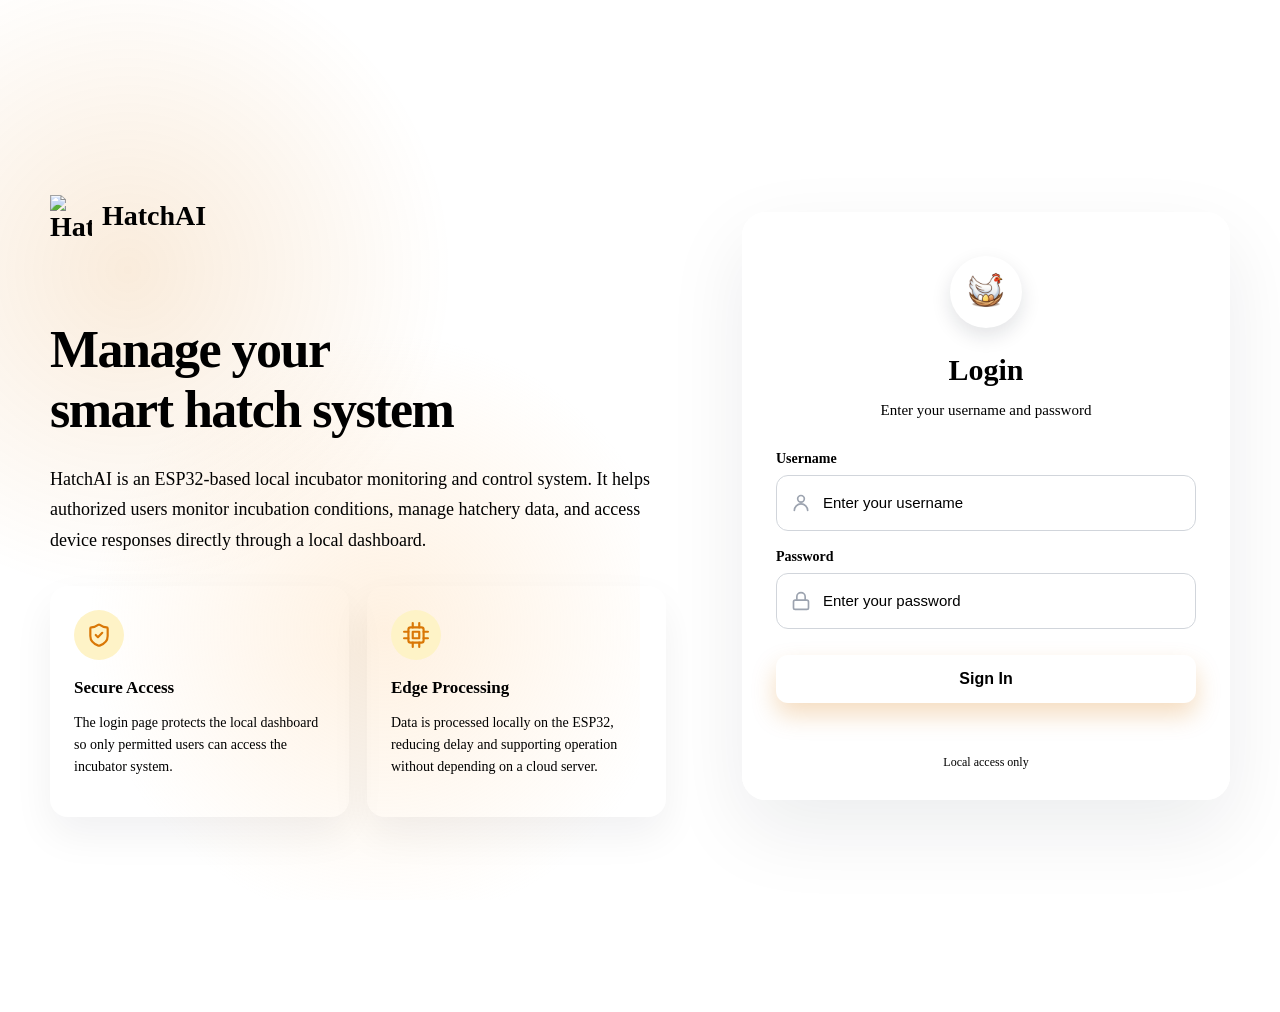
==== data/index.html @ 3c8325e2 "Initial commit" ====
<!DOCTYPE html>
<html lang="en">
<head>
  <meta charset="UTF-8" />
  <meta name="viewport" content="width=device-width, initial-scale=1.0" />

  <title>HatchAI Login</title>
  <link rel="icon" href="/assets/images/fortitle.webp" type="image/webp" />

  <link rel="stylesheet" href="css/base.css" />
  <link rel="stylesheet" href="css/login.css" />
</head>

<body>
  <main class="login-page">
    <section class="login-info">
      <div class="brand-mark">
        <img src="/assets/images/hatchai-logo.webp" alt="HatchAI Logo" />
        <span>Hatch<span>AI</span></span>
      </div>

      <h1>
        Manage your
        <span>smart hatch system</span>
      </h1>

      <p class="info-text">
        HatchAI is an ESP32-based local incubator monitoring and control system.
        It helps authorized users monitor incubation conditions, manage hatchery
        data, and access device responses directly through a local dashboard.
      </p>

      <div class="info-cards">
        <article class="info-card">
          <div class="icon-box">
            <img src="assets/icons/shield.svg" alt="" />
          </div>
          <h2>Secure Access</h2>
          <p>
            The login page protects the local dashboard so only permitted users
            can access the incubator system.
          </p>
        </article>

        <article class="info-card">
          <div class="icon-box">
            <img src="assets/icons/cpu.svg" alt="" />
          </div>
          <h2>Edge Processing</h2>
          <p>
            Data is processed locally on the ESP32, reducing delay and supporting
            operation without depending on a cloud server.
          </p>
        </article>
      </div>
    </section>

    <section class="login-card" aria-labelledby="loginTitle">
      <div class="login-logo-wrap">
        <img src="assets/images/hatchai-logo.webp" alt="HatchAI Logo" class="login-logo" />
      </div>

      <h2 id="loginTitle">Login</h2>
      <p class="login-subtitle">Enter your username and password</p>

      <form id="loginForm" class="login-form" novalidate>
        <div class="input-group">
          <label for="username">Username</label>
          <div class="input-box">
            <img src="assets/icons/user.svg" alt="" class="input-icon" />
            <input type="text" id="username" name="username" placeholder="Enter your username" autocomplete="username" required />
          </div>
        </div>

        <div class="input-group">
          <label for="password">Password</label>
          <div class="input-box">
            <img src="assets/icons/lock.svg" alt="" class="input-icon" />
            <input type="password" id="password" name="password" placeholder="Enter your password" autocomplete="current-password" required />
          </div>
        </div>

        <button type="submit" class="login-btn">Sign In</button>

        <p id="status" class="status" aria-live="polite"></p>
      </form>

      <div class="login-footer">
        Local access only
      </div>
    </section>
  </main>

  <script src="js/login.js"></script>
</body>
</html>
---- data/css/login.css ----
.login-page {
  min-height: 100vh;
  padding: 48px 24px;
  display: grid;
  grid-template-columns: 1.1fr 0.9fr;
  align-items: center;
  gap: 60px;
  max-width: 1180px;
  margin: 0 auto;
  position: relative;
}

.login-page::before {
  content: "";
  position: fixed;
  inset: 0 auto auto 0;
  width: 50%;
  height: 100%;
  background:
    radial-gradient(circle at 20% 30%, rgba(217, 119, 6, 0.14), transparent 40%),
    radial-gradient(circle at 60% 70%, rgba(254, 215, 170, 0.35), transparent 40%);
  pointer-events: none;
  z-index: -1;
}

.login-info {
  max-width: 650px;
}

.brand-mark {
  display: inline-flex;
  align-items: center;
  gap: 10px;
  margin-bottom: 40px;
  color: var(--black);
  font-size: 28px;
  font-weight: 600;
}

.brand-mark img {
  width: 42px;
  height: 42px;
  object-fit: contain;
}

.brand-mark span span {
  color: var(--orange);
}

.login-info h1 {
  font-size: 52px;
  line-height: 1.15;
  color: var(--black);
  font-weight: 600;
  letter-spacing: -1.5px;
  margin-bottom: 24px;
}

.login-info h1 span {
  display: block;
  color: var(--orange);
}

.info-text {
  max-width: 600px;
  color: var(--gray);
  font-size: 18px;
  line-height: 1.7;
  margin-bottom: 30px;
}

.info-cards {
  display: grid;
  grid-template-columns: repeat(2, 1fr);
  gap: 18px;
}

.info-card {
  padding: 24px;
  background: var(--white);
  border: 1px solid var(--border);
  border-radius: 18px;
  box-shadow: 0 18px 40px rgba(17, 24, 39, 0.06);
}

.icon-box {
  width: 50px;
  height: 50px;
  display: grid;
  place-items: center;
  background: #FEF3C7;
  border-radius: 50%;
  margin-bottom: 18px;
}

.icon-box img {
  width: 26px;
  height: 26px;
}

.info-card h2 {
  font-size: 17px;
  color: var(--black);
  margin-bottom: 10px;
  font-weight: 600;
}

.info-card p {
  color: var(--gray);
  font-size: 14px;
  line-height: 1.6;
}

.login-card {
  width: 100%;
  max-width: 420px;
  margin-left: auto;
  padding: 44px 34px 30px;
  border: 1px solid var(--border);
  border-radius: 24px;
  background: rgba(255, 255, 255, 0.96);
  box-shadow: 0 30px 80px rgba(17, 24, 39, 0.08);
}

.login-logo-wrap {
  width: 72px;
  height: 72px;
  margin: 0 auto 20px;
  display: grid;
  place-items: center;
  border-radius: 50%;
  background: var(--white);
  box-shadow: 0 8px 20px rgba(17, 24, 39, 0.12);
}

.login-logo {
  width: 48px;
  height: 48px;
  object-fit: contain;
}

.login-card h2 {
  text-align: center;
  color: var(--black);
  font-size: 30px;
  font-weight: 600;
  margin-bottom: 8px;
}

.login-subtitle {
  text-align: center;
  color: var(--gray);
  margin-bottom: 32px;
  font-size: 15px;
}

.login-form {
  width: 100%;
}

.input-group {
  margin-bottom: 18px;
}

.input-group label {
  display: block;
  margin-bottom: 8px;
  color: var(--black);
  font-size: 14px;
  font-weight: 600;
}

.input-box {
  display: flex;
  align-items: center;
  gap: 10px;
  padding: 0 14px;
  border: 1px solid #D1D5DB;
  border-radius: 12px;
  background: var(--white);
  transition: 0.2s ease;
}

.input-box:focus-within {
  border-color: var(--orange);
  box-shadow: 0 0 0 4px rgba(217, 119, 6, 0.12);
}

.input-icon {
  width: 20px;
  height: 20px;
  flex-shrink: 0;
}

.input-group input {
  width: 100%;
  height: 52px;
  border: none;
  outline: none;
  color: var(--black);
  font-size: 15px;
  background: transparent;
}

.input-group input::placeholder {
  color: var(--gray-light);
}

.login-btn {
  width: 100%;
  margin-top: 8px;
  padding: 15px;
  color: var(--white);
  background: var(--orange);
  border: none;
  border-radius: 12px;
  font-size: 16px;
  font-weight: 600;
  cursor: pointer;
  box-shadow: 0 12px 24px rgba(217, 119, 6, 0.25);
  transition: 0.2s ease;
}

.login-btn:hover {
  background: var(--dark-orange);
  transform: translateY(-1px);
}

.login-btn:disabled {
  opacity: 0.7;
  cursor: not-allowed;
  transform: none;
}

.status {
  min-height: 20px;
  margin-top: 14px;
  font-size: 14px;
  text-align: center;
}

.status.error {
  color: var(--red);
  background: var(--red-soft);
  border: 1px solid var(--red-border);
  padding: 10px;
  border-radius: 10px;
}

.status.success {
  color: var(--orange);
  background: var(--orange-soft);
  border: 1px solid var(--orange-light);
  padding: 10px;
  border-radius: 10px;
}

.login-footer {
  text-align: center;
  margin-top: 18px;
  color: var(--gray);
  font-size: 12px;
}

/* Tablet */
@media (max-width: 900px) {
  .login-page {
    grid-template-columns: 1fr;
    gap: 34px;
    padding: 34px 18px;
  }

  .login-info {
    text-align: center;
    margin: 0 auto;
  }

  .brand-mark {
    margin-bottom: 26px;
  }

  .login-info h1 {
    font-size: 38px;
  }

  .info-text {
    font-size: 16px;
  }

  .login-card {
    margin: 0 auto;
  }
}

/* Phone: hide promotional text and show login only */
@media (max-width: 768px) {
  .login-page {
    min-height: 100vh;
    display: flex;
    align-items: center;
    justify-content: center;
    padding: 24px 16px;
  }

  .login-info {
    display: none;
  }

  .login-card {
    width: 100%;
    max-width: 420px;
    margin: 0 auto;
  }

  .login-page::before {
    width: 100%;
    background:
      radial-gradient(circle at 50% 20%, rgba(217, 119, 6, 0.12), transparent 38%),
      radial-gradient(circle at 50% 90%, rgba(254, 215, 170, 0.28), transparent 42%);
  }
}

@media (max-width: 560px) {
  .login-page {
    padding: 24px 16px;
  }

  .login-card {
    padding: 34px 22px 24px;
    border-radius: 20px;
  }

  .login-logo-wrap {
    width: 66px;
    height: 66px;
  }

  .login-logo {
    width: 44px;
    height: 44px;
  }

  .login-card h2 {
    font-size: 26px;
  }

  .login-subtitle {
    font-size: 14px;
    margin-bottom: 26px;
  }

  .input-group input {
    height: 50px;
    font-size: 14px;
  }

  .login-btn {
    padding: 14px;
    font-size: 15px;
  }
}
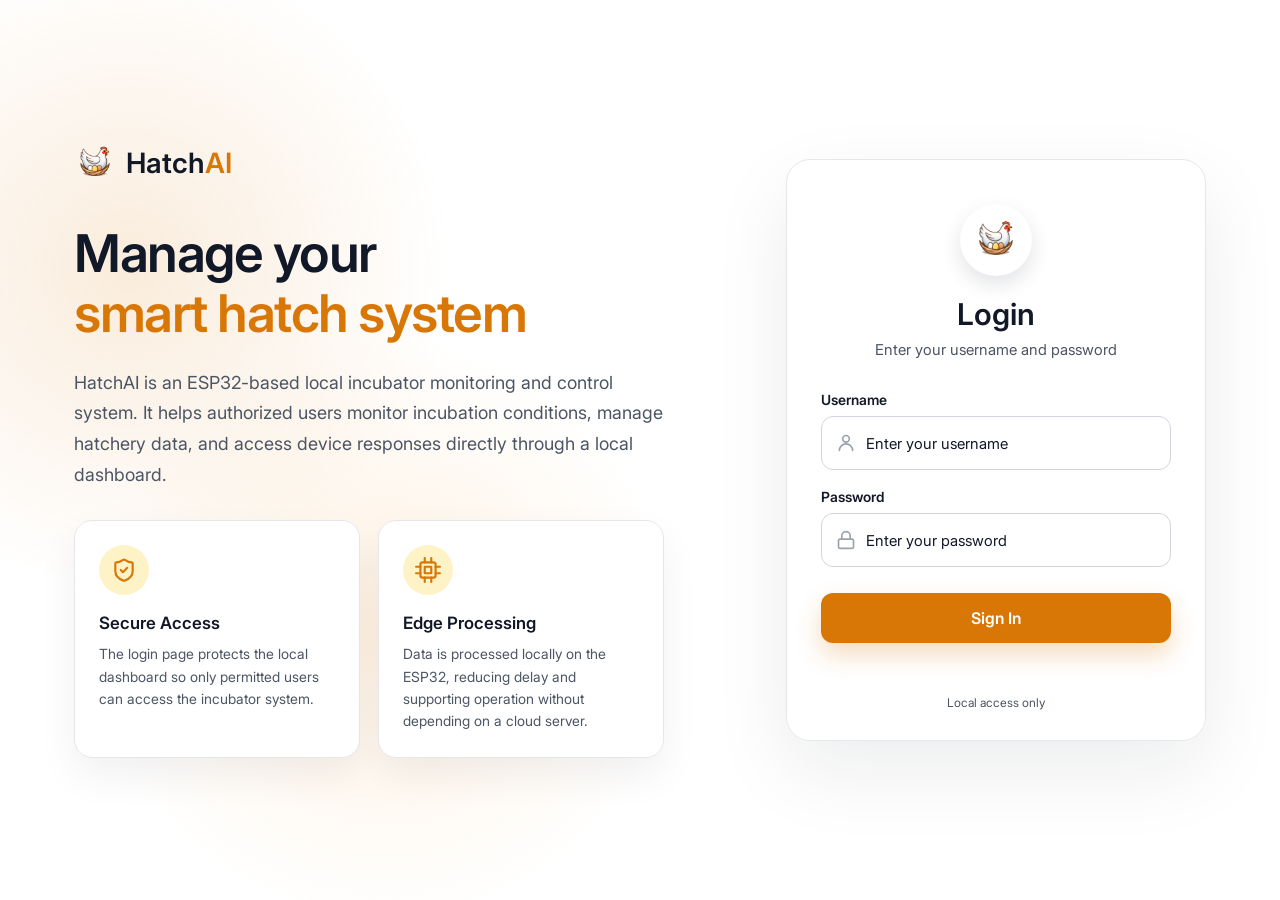
==== commit 68b504ba: "Merge branch 'main' of https://github.com/Keirosike/hatchai-esp32" ====
--- a/data/index.html
+++ b/data/index.html
@@ -5,7 +5,7 @@
   <meta name="viewport" content="width=device-width, initial-scale=1.0" />
 
   <title>HatchAI Login</title>
-  <link rel="icon" href="/assets/images/fortitle.webp" type="image/webp" />
+  <link rel="icon" href="a/images/fortitle.webp" type="image/webp" />
 
   <link rel="stylesheet" href="css/base.css" />
   <link rel="stylesheet" href="css/login.css" />
@@ -15,7 +15,7 @@
   <main class="login-page">
     <section class="login-info">
       <div class="brand-mark">
-        <img src="/assets/images/hatchai-logo.webp" alt="HatchAI Logo" />
+        <img src="a/images/hatchai-logo.webp" alt="HatchAI Logo" />
         <span>Hatch<span>AI</span></span>
       </div>
 
@@ -33,7 +33,7 @@
       <div class="info-cards">
         <article class="info-card">
           <div class="icon-box">
-            <img src="assets/icons/shield.svg" alt="" />
+            <img src="a/icons/shield.svg" alt="" />
           </div>
           <h2>Secure Access</h2>
           <p>
@@ -44,7 +44,7 @@
 
         <article class="info-card">
           <div class="icon-box">
-            <img src="assets/icons/cpu.svg" alt="" />
+            <img src="a/icons/cpu.svg" alt="" />
           </div>
           <h2>Edge Processing</h2>
           <p>
@@ -57,7 +57,7 @@
 
     <section class="login-card" aria-labelledby="loginTitle">
       <div class="login-logo-wrap">
-        <img src="assets/images/hatchai-logo.webp" alt="HatchAI Logo" class="login-logo" />
+        <img src="a/images/hatchai-logo.webp" alt="HatchAI Logo" class="login-logo" />
       </div>
 
       <h2 id="loginTitle">Login</h2>
@@ -67,7 +67,7 @@
         <div class="input-group">
           <label for="username">Username</label>
           <div class="input-box">
-            <img src="assets/icons/user.svg" alt="" class="input-icon" />
+            <img src="a/icons/user.svg" alt="" class="input-icon" />
             <input type="text" id="username" name="username" placeholder="Enter your username" autocomplete="username" required />
           </div>
         </div>
@@ -75,7 +75,7 @@
         <div class="input-group">
           <label for="password">Password</label>
           <div class="input-box">
-            <img src="assets/icons/lock.svg" alt="" class="input-icon" />
+            <img src="a/icons/lock.svg" alt="" class="input-icon" />
             <input type="password" id="password" name="password" placeholder="Enter your password" autocomplete="current-password" required />
           </div>
         </div>
@@ -91,6 +91,8 @@
     </section>
   </main>
 
+  <script src="js/storage.js"></script>
+  <script src="js/authSession.js"></script>
   <script src="js/login.js"></script>
 </body>
-</html>+</html>
--- a/data/css/base.css
+++ b/data/css/base.css
@@ -0,0 +1,42 @@
+:root {
+  --orange: #D97706;
+  --dark-orange: #B45309;
+  --black: #111827;
+  --gray: #4B5563;
+  --border: #E5E7EB;
+  --white: #FFFFFF;
+  --bg-soft: #FFF7ED;
+  --green: #16A34A;
+  --blue: #2563EB;
+  --red: #DC2626;
+  --red-soft: #FEE2E2;
+  --red-border: #FCA5A5;
+}
+
+@font-face {
+  font-family: 'Inter';
+  src: url('../a/fonts/inter-regular.woff2') format('woff2');
+  font-weight: 400;
+  font-style: normal;
+  font-display: swap;
+}
+
+@font-face {
+  font-family: 'Inter';
+  src: url('../a/fonts/inter-semibold.woff2') format('woff2');
+  font-weight: 600;
+  font-style: normal;
+  font-display: swap;
+}
+
+* {
+  box-sizing: border-box;
+  margin: 0;
+  padding: 0;
+  font-family: 'Inter', Arial, sans-serif;
+}
+
+body {
+  background: var(--white);
+  color: var(--black);
+}
